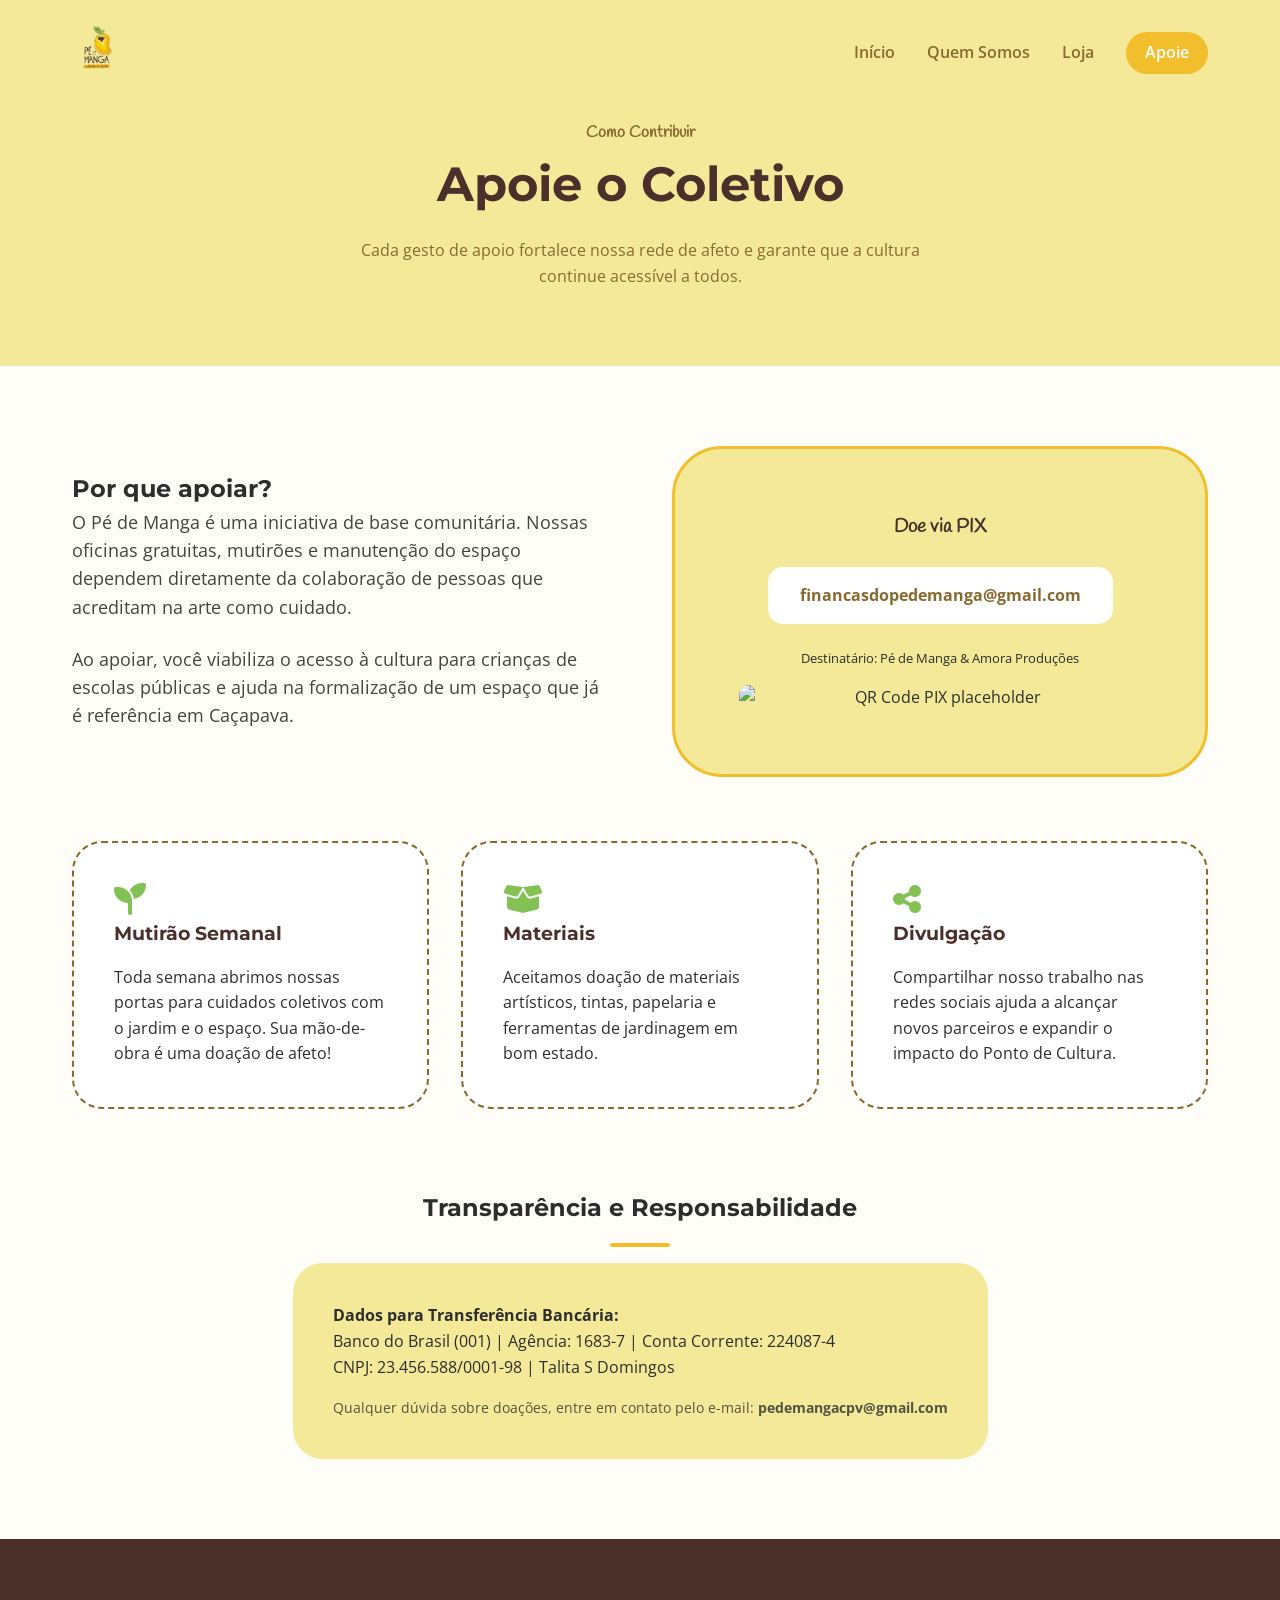
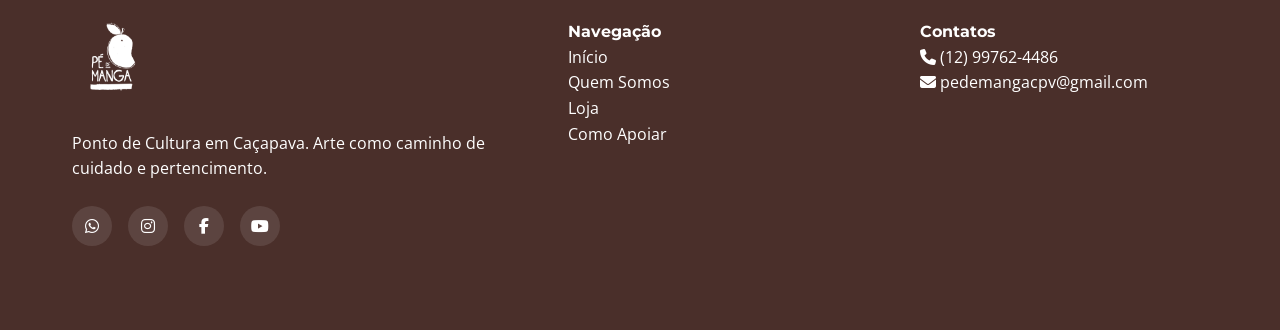
==== apoie.html @ f8ee1729 "Refactor: Multi-page structure, fixed mobile menu, and responsive improvements" ====
<!DOCTYPE html>
<html lang="pt-br">
<head>
    <meta charset="UTF-8">
    <meta name="viewport" content="width=device-width, initial-scale=1.0">
    <title>Apoie o Pé de Manga | Cultura e Afeto</title>
    
    <!-- Font Awesome -->
    <link rel="stylesheet" href="https://cdnjs.cloudflare.com/ajax/libs/font-awesome/6.4.0/css/all.min.css">
    
    <!-- Custom CSS -->
    <link rel="stylesheet" href="css/style.css">
</head>
<body class="subpage">
    <!-- Navigation -->
    <nav id="main-nav" class="scrolled">
        <div class="container">
            <div class="logo">
                <a href="index.html"><img src="img/logo.png" alt="Pé de Manga Logo" id="nav-logo"></a>
            </div>
            <ul class="nav-links">
                <li><a href="index.html">Início</a></li>
                <li><a href="index.html#sobre">Quem Somos</a></li>
                <li><a href="loja.html">Loja</a></li>
                <li><a href="apoie.html" class="btn btn-primary active" style="padding: 0.5rem 1.2rem; color: white;">Apoie</a></li>
            </ul>
            <div class="menu-toggle" id="mobile-menu">
                <i class="fas fa-bars"></i>
            </div>
        </div>
    </nav>

    <header class="subpage-header" style="background: var(--bg-pastel); padding: 120px 0 60px; text-align: center;">
        <div class="container">
            <h4 class="hand-drawn" style="color: var(--marrom);">Como Contribuir</h4>
            <h1 style="color: var(--vermelho-manga); font-size: 3rem;">Apoie o Coletivo</h1>
            <p style="max-width: 600px; margin: 1rem auto; color: var(--marrom);">Cada gesto de apoio fortalece nossa rede de afeto e garante que a cultura continue acessível a todos.</p>
        </div>
    </header>

    <section class="apoie-detailed" style="padding: 80px 0;">
        <div class="container">
            <div class="about-grid" style="margin-bottom: 60px;">
                <div class="about-text" data-reveal="left">
                    <h2>Por que apoiar?</h2>
                    <p>O Pé de Manga é uma iniciativa de base comunitária. Nossas oficinas gratuitas, mutirões e manutenção do espaço dependem diretamente da colaboração de pessoas que acreditam na arte como cuidado.</p>
                    <p>Ao apoiar, você viabiliza o acesso à cultura para crianças de escolas públicas e ajuda na formalização de um espaço que já é referência em Caçapava.</p>
                </div>
                <div class="pix-box" data-reveal="right" style="margin: 0;">
                    <h3 class="hand-drawn" style="color: var(--vermelho-manga);">Doe via PIX</h3>
                    <div class="pix-key" style="font-size: 1rem;">financasdopedemanga@gmail.com</div>
                    <p style="font-size: 0.8rem; margin-bottom: 1rem;">Destinatário: Pé de Manga & Amora Produções</p>
                    <img src="https://api.qrserver.com/v1/create-qr-code/?size=150x150&data=financasdopedemanga@gmail.com" alt="QR Code PIX placeholder" style="margin: 0 auto; display: block; border-radius: 10px;">
                </div>
            </div>

            <div class="mvv-grid">
                <div class="mvv-card" data-reveal="up">
                    <i class="fas fa-seedling" style="font-size: 2rem; color: var(--verde);"></i>
                    <h3>Mutirão Semanal</h3>
                    <p>Toda semana abrimos nossas portas para cuidados coletivos com o jardim e o espaço. Sua mão-de-obra é uma doação de afeto!</p>
                </div>
                <div class="mvv-card" data-reveal="up" data-delay="100">
                    <i class="fas fa-box-open" style="font-size: 2rem; color: var(--verde);"></i>
                    <h3>Materiais</h3>
                    <p>Aceitamos doação de materiais artísticos, tintas, papelaria e ferramentas de jardinagem em bom estado.</p>
                </div>
                <div class="mvv-card" data-reveal="up" data-delay="200">
                    <i class="fas fa-share-alt" style="font-size: 2rem; color: var(--verde);"></i>
                    <h3>Divulgação</h3>
                    <p>Compartilhar nosso trabalho nas redes sociais ajuda a alcançar novos parceiros e expandir o impacto do Ponto de Cultura.</p>
                </div>
            </div>
            
            <div style="margin-top: 80px; text-align: center;" data-reveal="up">
                <h2>Transparência e Responsabilidade</h2>
                <div class="underline"></div>
                <div style="background: var(--bg-pastel); padding: 40px; border-radius: 30px; display: inline-block; text-align: left; max-width: 800px;">
                    <p><strong>Dados para Transferência Bancária:</strong></p>
                    <p>Banco do Brasil (001) | Agência: 1683-7 | Conta Corrente: 224087-4</p>
                    <p>CNPJ: 23.456.588/0001-98 | Talita S Domingos</p>
                    <p style="margin-top: 1rem; font-size: 0.9rem; opacity: 0.8;">Qualquer dúvida sobre doações, entre em contato pelo e-mail: <strong>pedemangacpv@gmail.com</strong></p>
                </div>
            </div>
        </div>
    </section>

    <!-- Footer -->
    <footer id="contato" class="contact">
        <div class="container">
            <div class="footer-grid">
                <div class="footer-brand">
                    <img src="img/logo.png" alt="Pé de Manga" style="filter: brightness(0) invert(1);">
                    <p>Ponto de Cultura em Caçapava. Arte como caminho de cuidado e pertencimento.</p>
                    <div class="social-links">
                        <a href="https://wa.me/5512997624486" target="_blank"><i class="fab fa-whatsapp"></i></a>
                        <a href="#"><i class="fab fa-instagram"></i></a>
                        <a href="#"><i class="fab fa-facebook-f"></i></a>
                        <a href="https://www.youtube.com/watch?v=T-kSSKDsM8I" target="_blank"><i class="fab fa-youtube"></i></a>
                    </div>
                </div>
                <!-- Links same as above -->
                <div class="footer-links">
                    <h4>Navegação</h4>
                    <ul>
                        <li><a href="index.html">Início</a></li>
                        <li><a href="index.html#sobre">Quem Somos</a></li>
                        <li><a href="loja.html">Loja</a></li>
                        <li><a href="apoie.html">Como Apoiar</a></li>
                    </ul>
                </div>
                <div class="footer-info">
                    <h4>Contatos</h4>
                    <p><i class="fas fa-phone"></i> (12) 99762-4486</p>
                    <p><i class="fas fa-envelope"></i> pedemangacpv@gmail.com</p>
                </div>
            </div>
        </div>
    </footer>

    <script src="js/script.js"></script>
</body>
</html>
---- css/style.css ----
/* --- Google Fonts --- */
@import url('https://fonts.googleapis.com/css2?family=Montserrat:wght@400;700&family=Handlee&family=Open+Sans:wght@300;400;600&display=swap');

:root {
    --primary: #f2be2c; /* Laranja Vitalidade */
    --marrom: #88692e; /* Marrom Raiz */
    --bg-pastel: #f4e999; /* Amarelo Pastel Cuidado */
    --verde: #83c155; /* Verde Sustentabilidade */
    --vermelho-manga: #4a2f2a; /* Vermelho Acinzentado Coração */
    --text: #2d2d2d;
    --text-light: #444;
    --bg: #fffdf7;
    --white: #ffffff;
    --glass: rgba(255, 255, 255, 0.95);
    --shadow: 0 10px 30px rgba(74, 47, 42, 0.1);
    --transition: all 0.3s cubic-bezier(0.4, 0, 0.2, 1);
}

/* --- Reset --- */
* { margin: 0; padding: 0; box-sizing: border-box; }
html { scroll-behavior: smooth; }
body {
    font-family: 'Open Sans', sans-serif;
    background-color: var(--bg);
    color: var(--text);
    line-height: 1.6;
    overflow-x: hidden;
}

body.no-scroll {
    overflow: hidden;
}

h1, h2, h3, h4 { font-family: 'Montserrat', sans-serif; font-weight: 700; }
.hand-drawn { font-family: 'Handlee', cursive; }
a { text-decoration: none; color: inherit; transition: var(--transition); }
ul { list-style: none; }
.container { max-width: 1200px; margin: 0 auto; padding: 0 2rem; }

.highlight { color: var(--verde); position: relative; font-family: 'Handlee', cursive; }
.underline { width: 60px; height: 4px; background: var(--primary); margin: 1rem auto; border-radius: 2px; }

/* --- UI Components --- */
.btn { display: inline-block; padding: 0.8rem 2rem; border-radius: 50px; font-weight: 600; cursor: pointer; transition: var(--transition); border: none; }
.menu-toggle {
    display: none;
    font-size: 1.8rem;
    cursor: pointer;
    color: var(--marrom);
    z-index: 1001;
    transition: var(--transition);
}

.menu-toggle.active {
    color: var(--vermelho-manga);
}
.btn-primary { background-color: var(--primary); color: var(--vermelho-manga); }
.btn-primary:hover { transform: translateY(-3px); box-shadow: 0 5px 15px rgba(242, 190, 44, 0.4); }
.btn-outline { border: 2px solid var(--marrom); color: var(--marrom); background: transparent; }
.btn-outline:hover { background-color: var(--marrom); color: var(--white); }

/* --- Navigation --- */
#main-nav { position: fixed; top: 0; width: 100%; z-index: 1000; transition: var(--transition); padding: 1.5rem 0; }
#main-nav.scrolled { background: var(--glass); backdrop-filter: blur(10px); padding: 0.8rem 0; box-shadow: var(--shadow); }
#main-nav .container { display: flex; justify-content: space-between; align-items: center; }
#nav-logo { height: 50px; transition: var(--transition); }
.nav-links { display: flex; gap: 2rem; align-items: center; }
.nav-links a { font-weight: 600; color: var(--marrom); position: relative; }
.nav-links a:hover { color: var(--verde); }

/* --- Hero --- */
.hero { min-height: 100vh; display: flex; align-items: center; padding-top: 100px; position: relative; background: radial-gradient(circle at 90% 10%, #fff7e6 0%, transparent 40%), radial-gradient(circle at 10% 90%, #f0f7e6 0%, transparent 40%); }
.hero-content { display: grid; grid-template-columns: 1.2fr 0.8fr; gap: 4rem; align-items: center; }
.hero-text h1 { font-size: 3.5rem; line-height: 1.1; margin-bottom: 1.5rem; color: var(--vermelho-manga); }
.hero-text p { font-size: 1.1rem; color: var(--text-light); margin-bottom: 2.5rem; max-width: 500px; }
.hero-btns { display: flex; gap: 1rem; }
.hero-image { position: relative; display: flex; justify-content: center; }
.blob-wrapper { position: relative; width: 400px; height: 400px; }
.floating-logo { width: 100%; z-index: 2; position: relative; animation: floating 6s ease-in-out infinite; }
.blob { position: absolute; top: 50%; left: 50%; transform: translate(-50%, -50%); width: 120%; height: 120%; background: var(--primary); filter: blur(60px); opacity: 0.2; border-radius: 40% 60% 70% 30% / 40% 50% 60% 50%; z-index: 1; animation: blobMorph 10s ease-in-out infinite alternate; }

@keyframes floating { 0%, 100% { transform: translateY(0); } 50% { transform: translateY(-20px); } }
@keyframes blobMorph { 0% { border-radius: 40% 60% 70% 30% / 40% 50% 60% 50%; } 100% { border-radius: 70% 30% 50% 50% / 30% 60% 40% 70%; } }

/* --- Sections --- */
.about, .projects, .products, .apoie { padding: 100px 0; }
.about { background-color: var(--bg-pastel); }
.section-header { text-align: center; margin-bottom: 4rem; }
.section-header h2 { font-size: 2.5rem; color: var(--vermelho-manga); }

.about-grid { display: grid; grid-template-columns: 1fr 1fr; gap: 4rem; align-items: center; }
.about-text p { font-size: 1.1rem; margin-bottom: 1.5rem; color: var(--text-light); }

.mvv-grid { display: grid; grid-template-columns: repeat(3, 1fr); gap: 2rem; margin-top: 4rem; }
.mvv-card { padding: 2.5rem; border-radius: 30px; background: var(--white); transition: var(--transition); border: 2px dashed var(--marrom); }
.mvv-card:hover { transform: translateY(-5px); box-shadow: var(--shadow); }
.mvv-card h3 { color: var(--vermelho-manga); margin-bottom: 1rem; }

.project-grid { display: grid; grid-template-columns: repeat(2, 1fr); gap: 2rem; }
.project-card { background: var(--white); border-radius: 30px; overflow: hidden; box-shadow: var(--shadow); transition: var(--transition); }
.project-card:hover { transform: scale(1.02); }
.project-img { height: 250px; background-size: cover; background-position: center; }
.project-info { padding: 2rem; }
.project-info p { font-size: 0.95rem; color: var(--text-light); }

.product-grid { display: grid; grid-template-columns: repeat(2, 1fr); gap: 3rem; }
.product-card { display: flex; background: var(--white); border-radius: 40px; overflow: hidden; box-shadow: var(--shadow); }
.product-card img { width: 40%; object-fit: cover; }
.product-content { padding: 2.5rem; width: 60%; }
.price { font-size: 1.5rem; font-weight: 700; color: var(--verde); margin: 1rem 0; display: block; }

.pix-box { background: var(--bg-pastel); padding: 4rem; border-radius: 50px; text-align: center; max-width: 900px; margin: 0 auto; border: 3px solid var(--primary); }
.pix-key { background: var(--white); padding: 1rem 2rem; border-radius: 15px; display: inline-block; margin: 1.5rem 0; font-weight: 700; font-size: 1.2rem; color: var(--marrom); }
.bank-info { margin-top: 2rem; display: grid; grid-template-columns: repeat(2, 1fr); gap: 2rem; text-align: left; }

.badge-container { display: flex; justify-content: center; gap: 3rem; margin-top: 4rem; align-items: center; }
.badge { height: 70px; filter: grayscale(1); opacity: 0.6; transition: var(--transition); }
.badge:hover { filter: grayscale(0); opacity: 1; }

.contact { background-color: var(--vermelho-manga); color: var(--white); padding: 80px 0 20px; }
.footer-grid { display: grid; grid-template-columns: 1.5fr 1fr 1fr; gap: 4rem; margin-bottom: 4rem; }
.footer-brand img { height: 80px; margin-bottom: 1.5rem; }
.social-links { display: flex; gap: 1rem; margin-top: 1.5rem; }
.social-links a { width: 40px; height: 40px; border-radius: 50%; background: rgba(255,255,255,0.1); display: flex; justify-content: center; align-items: center; }
.social-links a:hover { background: var(--primary); color: var(--vermelho-manga); transform: translateY(-5px); }

.footer-bottom { text-align: center; padding-top: 2rem; border-top: 1px solid rgba(255,255,255,0.1); font-size: 0.8rem; opacity: 0.6; }

/* --- Reveal Animations --- */
[data-reveal] { opacity: 0; transition: all 0.8s ease-out; }
[data-reveal="up"] { transform: translateY(50px); }
[data-reveal="left"] { transform: translateX(-50px); }
[data-reveal="right"] { transform: translateX(50px); }
[data-reveal].active { opacity: 1; transform: translate(0, 0); }

@media (max-width: 992px) {
    .nav-links {
        position: fixed;
        top: 0;
        right: -100%;
        width: 80%;
        max-width: 300px;
        height: 100vh;
        background: var(--white);
        flex-direction: column;
        justify-content: center;
        align-items: center;
        gap: 2rem;
        box-shadow: -10px 0 30px rgba(0,0,0,0.1);
        transition: 0.4s ease-in-out;
        z-index: 1000;
    }

    .nav-links.active {
        right: 0;
    }

    .nav-links li {
        width: 100%;
        text-align: center;
    }

    .nav-links a {
        font-size: 1.2rem;
        display: block;
        padding: 1rem;
    }

    .menu-toggle {
        display: block;
    }

    .hero-content {
        grid-template-columns: 1fr;
        text-align: center;
        gap: 3rem;
    }
    
    .hero-text h1 { font-size: 2.5rem; }
    .hero-text p { margin: 0 auto 2rem; }
    .hero-btns { justify-content: center; }
    
    .blob-wrapper { width: 300px; height: 300px; margin: 0 auto; }
}

@media (max-width: 768px) {
    .about-grid, .project-grid, .product-grid, .footer-grid {
        grid-template-columns: 1fr;
        text-align: center;
    }
    
    .stat-card {
        margin-bottom: 1rem;
    }

    .mvv-grid {
        grid-template-columns: 1fr;
    }

    .product-card {
        flex-direction: column;
    }

    .product-card img, .product-content {
        width: 100%;
    }

    .sus-text {
        padding: 2rem;
    }

    .pix-box {
        padding: 2rem;
    }

    .bank-info {
        grid-template-columns: 1fr;
        text-align: center;
    }
}
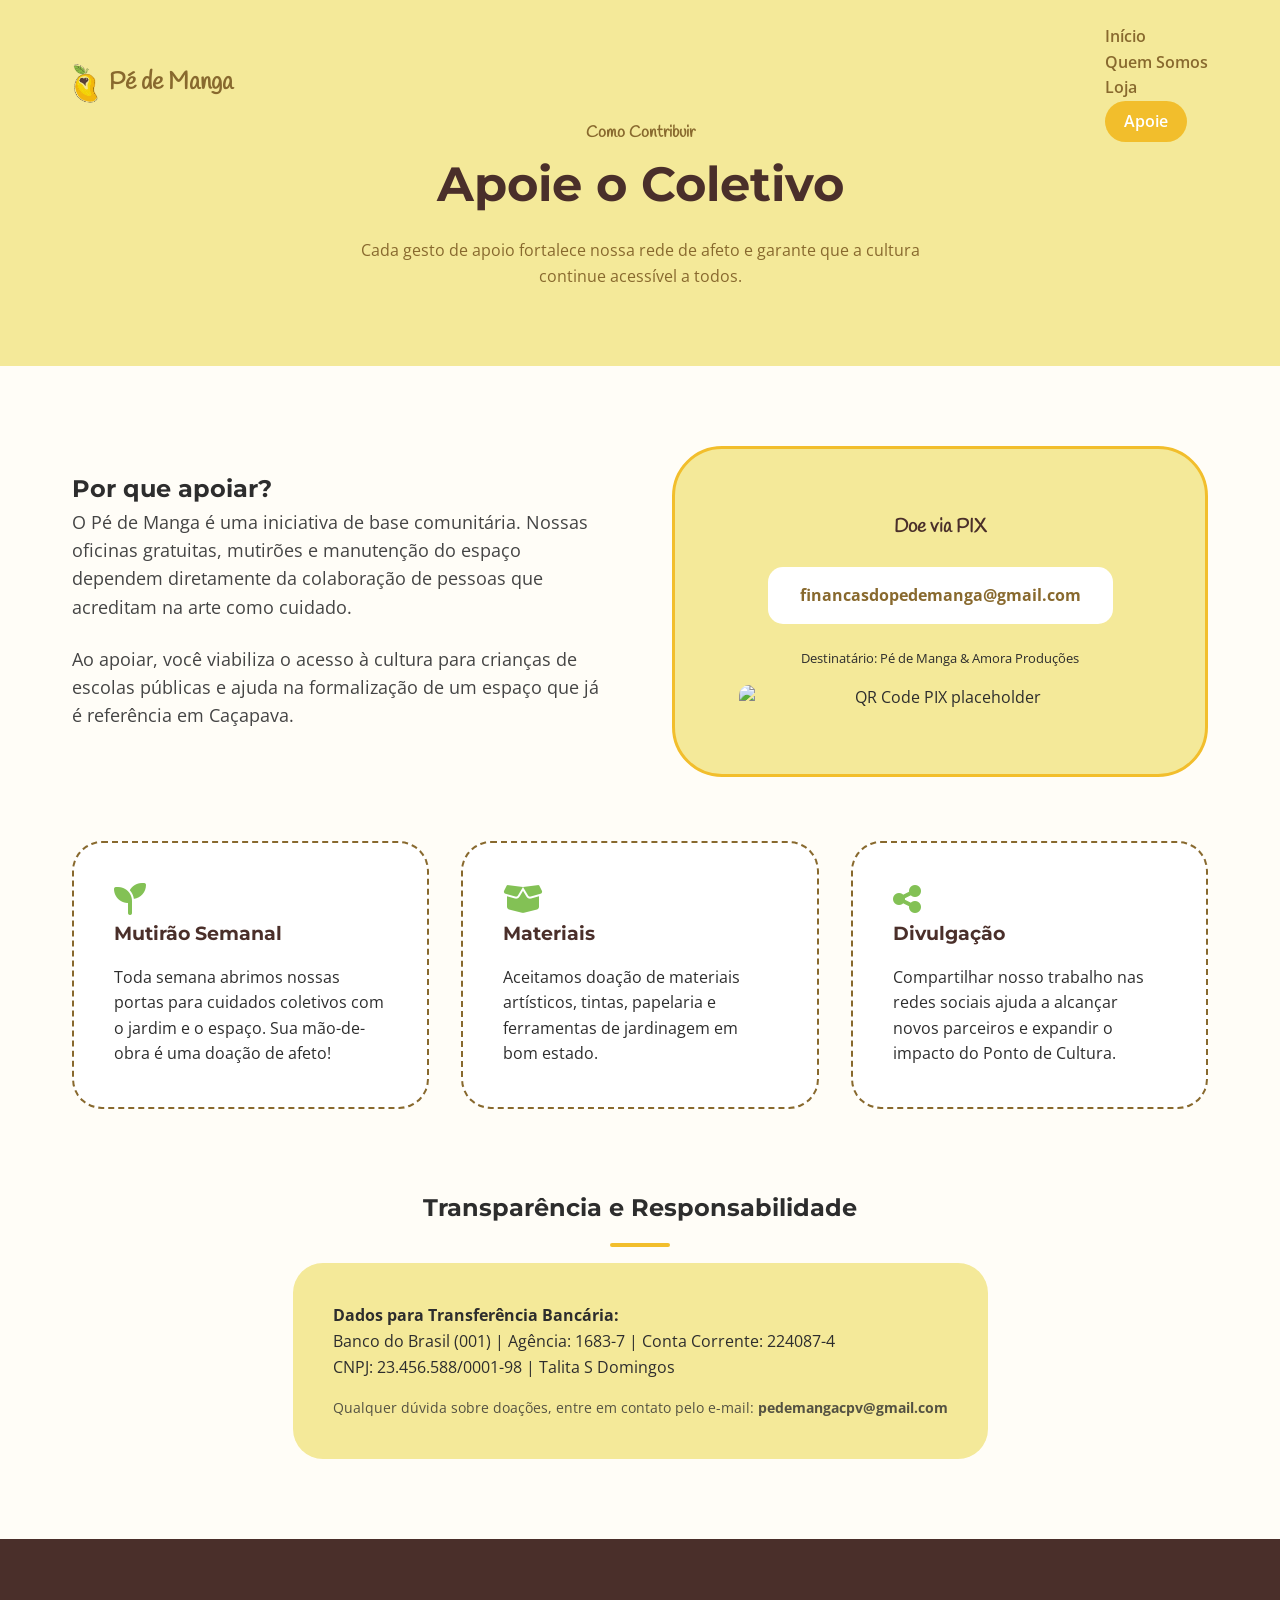
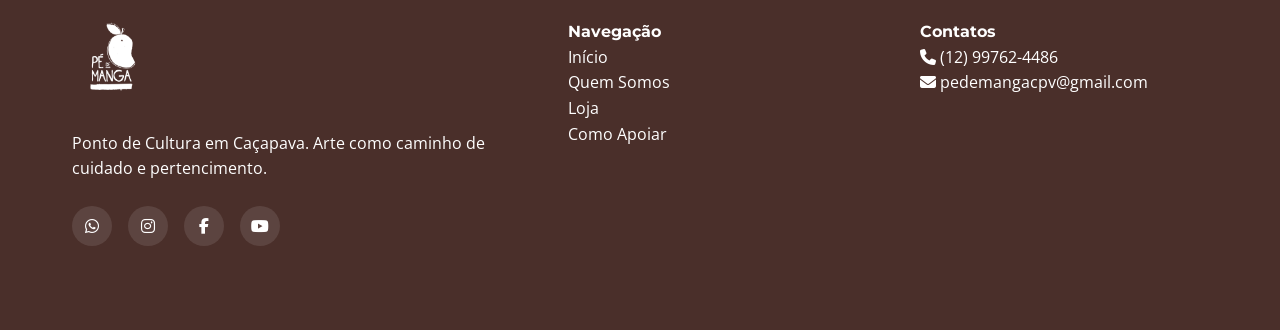
==== commit 18ebcc01: "UI: Updated header logo with icon + text style" ====
--- a/apoie.html
+++ b/apoie.html
@@ -16,7 +16,10 @@
     <nav id="main-nav" class="scrolled">
         <div class="container">
             <div class="logo">
-                <a href="index.html"><img src="img/logo.png" alt="Pé de Manga Logo" id="nav-logo"></a>
+                <a href="index.html">
+                    <img src="img/logo-semtexto.png" alt="Pé de Manga Icon" id="nav-logo">
+                    <span class="logo-style">Pé de Manga</span>
+                </a>
             </div>
             <ul class="nav-links">
                 <li><a href="index.html">Início</a></li>
--- a/css/style.css
+++ b/css/style.css
@@ -63,8 +63,9 @@
 #main-nav { position: fixed; top: 0; width: 100%; z-index: 1000; transition: var(--transition); padding: 1.5rem 0; }
 #main-nav.scrolled { background: var(--glass); backdrop-filter: blur(10px); padding: 0.8rem 0; box-shadow: var(--shadow); }
 #main-nav .container { display: flex; justify-content: space-between; align-items: center; }
-#nav-logo { height: 50px; transition: var(--transition); }
-.nav-links { display: flex; gap: 2rem; align-items: center; }
+#nav-logo { height: 45px; transition: var(--transition); }
+.logo a { display: flex; align-items: center; gap: 10px; }
+.logo-style { font-family: 'Handlee', cursive; font-size: 1.5rem; color: var(--marrom); font-weight: 700; }
 .nav-links a { font-weight: 600; color: var(--marrom); position: relative; }
 .nav-links a:hover { color: var(--verde); }
 
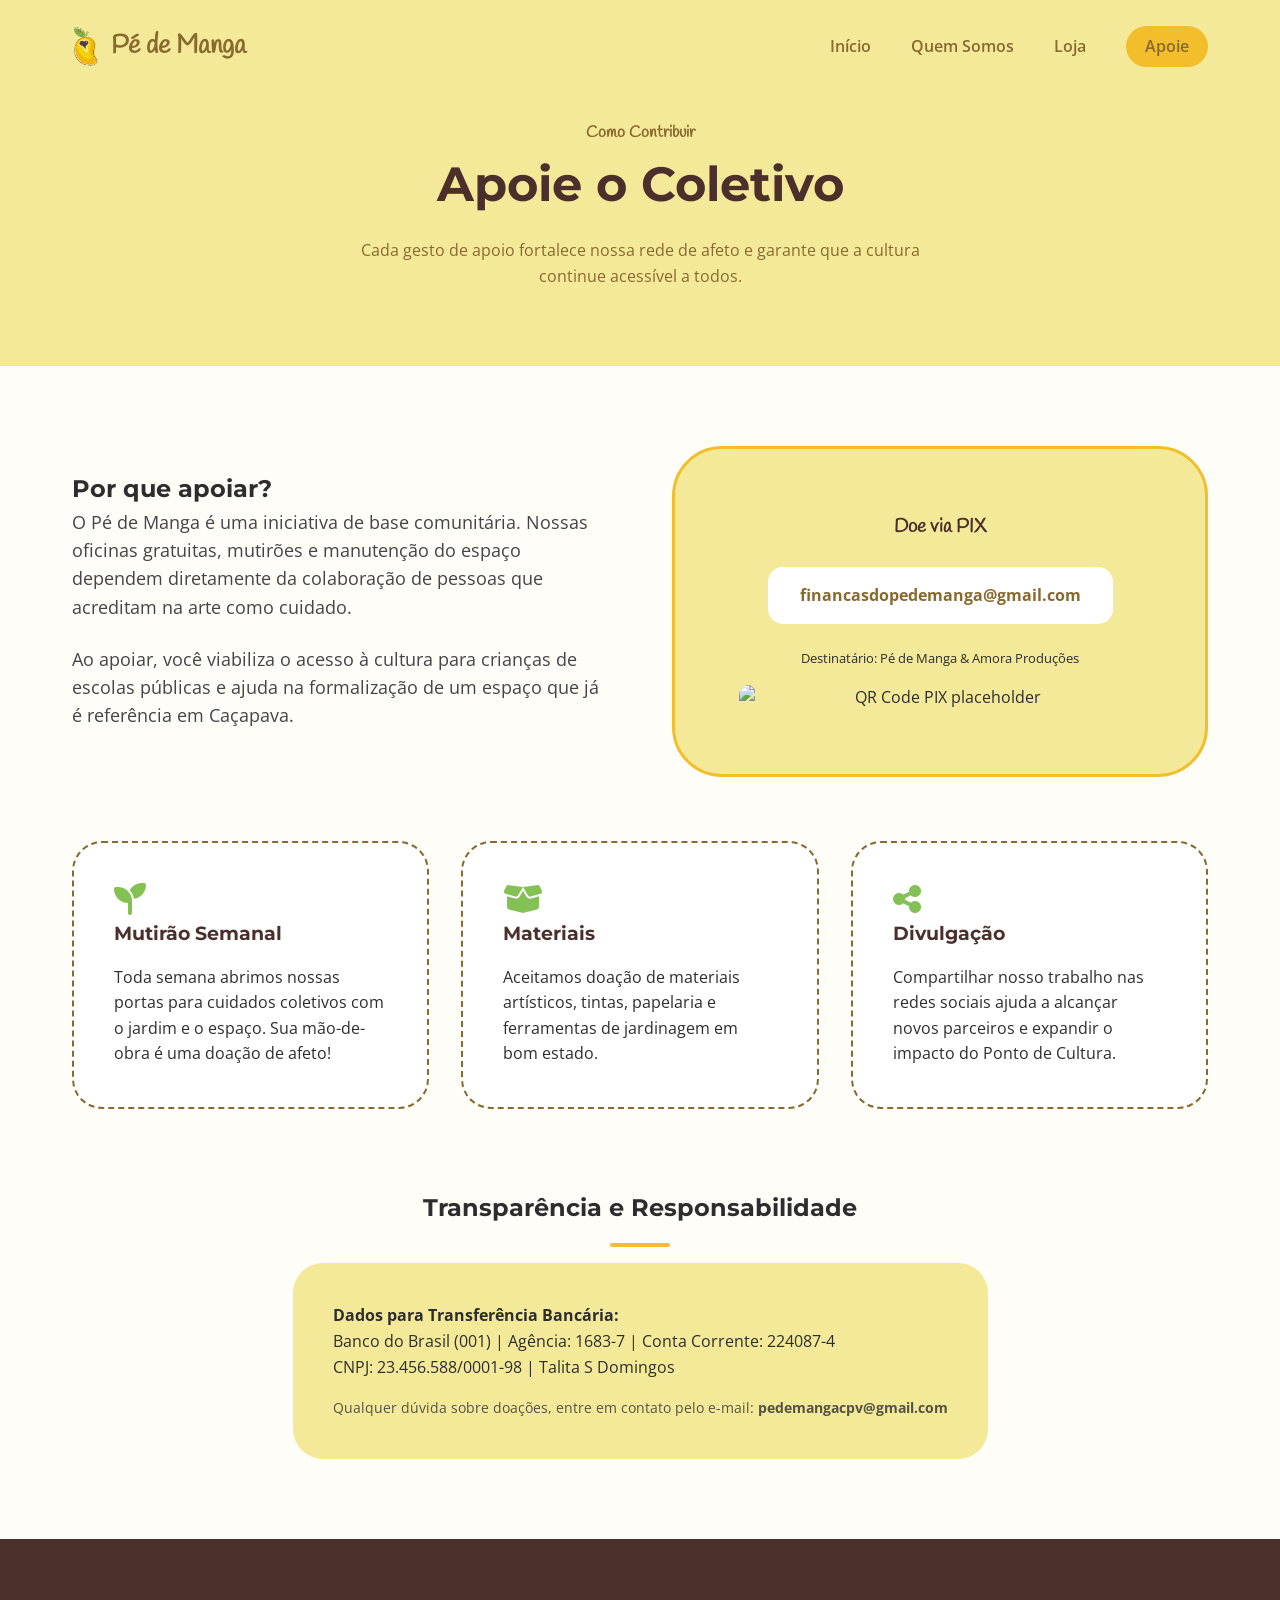
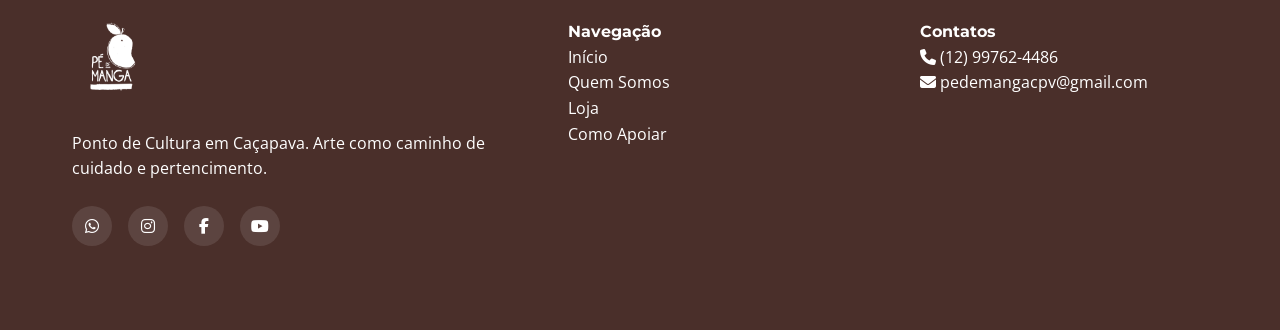
==== commit ad963918: "Fix: Restored flex nav layout and improved header alignment" ====
--- a/apoie.html
+++ b/apoie.html
@@ -25,7 +25,7 @@
                 <li><a href="index.html">Início</a></li>
                 <li><a href="index.html#sobre">Quem Somos</a></li>
                 <li><a href="loja.html">Loja</a></li>
-                <li><a href="apoie.html" class="btn btn-primary active" style="padding: 0.5rem 1.2rem; color: white;">Apoie</a></li>
+                <li><a href="apoie.html" class="btn btn-primary active" style="padding: 0.5rem 1.2rem;">Apoie</a></li>
             </ul>
             <div class="menu-toggle" id="mobile-menu">
                 <i class="fas fa-bars"></i>
--- a/css/style.css
+++ b/css/style.css
@@ -63,9 +63,10 @@
 #main-nav { position: fixed; top: 0; width: 100%; z-index: 1000; transition: var(--transition); padding: 1.5rem 0; }
 #main-nav.scrolled { background: var(--glass); backdrop-filter: blur(10px); padding: 0.8rem 0; box-shadow: var(--shadow); }
 #main-nav .container { display: flex; justify-content: space-between; align-items: center; }
-#nav-logo { height: 45px; transition: var(--transition); }
-.logo a { display: flex; align-items: center; gap: 10px; }
-.logo-style { font-family: 'Handlee', cursive; font-size: 1.5rem; color: var(--marrom); font-weight: 700; }
+#nav-logo { height: 45px; width: auto; transition: var(--transition); }
+.logo a { display: flex; align-items: center; gap: 12px; }
+.logo-style { font-family: 'Handlee', cursive; font-size: 1.6rem; color: var(--marrom); font-weight: 700; line-height: 1; }
+.nav-links { display: flex; gap: 2.5rem; align-items: center; }
 .nav-links a { font-weight: 600; color: var(--marrom); position: relative; }
 .nav-links a:hover { color: var(--verde); }
 
@@ -182,6 +183,8 @@
     .hero-btns { justify-content: center; }
     
     .blob-wrapper { width: 300px; height: 300px; margin: 0 auto; }
+    
+    .logo-style { font-size: 1.3rem; }
 }
 
 @media (max-width: 768px) {
